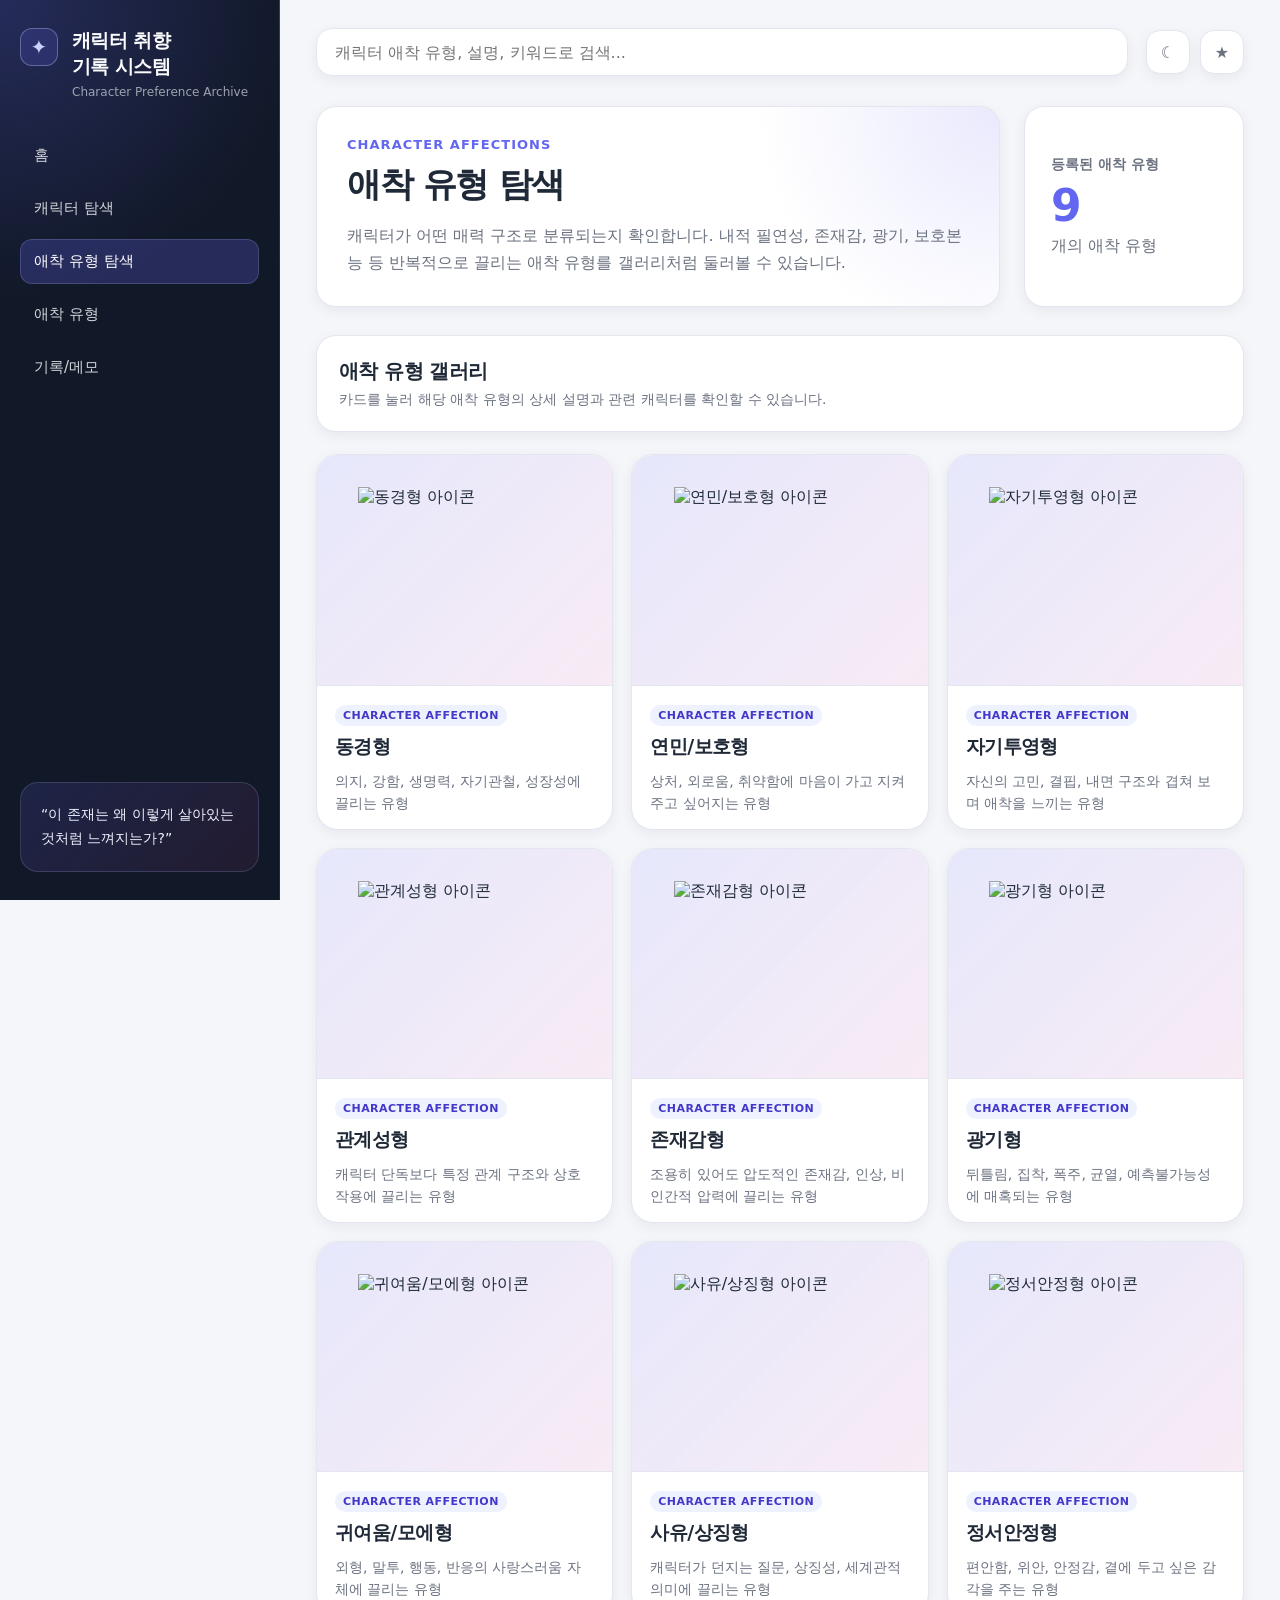
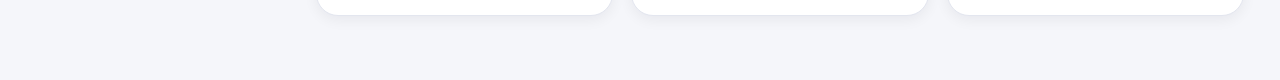
==== affections.html @ 005f6ddc "init" ====
<!DOCTYPE html>
<html lang="ko">
<head>
  <meta charset="UTF-8" />
  <meta name="viewport" content="width=device-width, initial-scale=1.0" />
  <title>캐릭터 애착 유형 탐색 | 캐릭터 취향 기록 시스템</title>

  <link rel="stylesheet" href="./styles/main.css" />
  <link rel="stylesheet" href="./styles/pages/affections.css" />
</head>

<body>
  <div class="app-layout">
    <!-- 왼쪽 사이드바 -->
    <aside class="sidebar">
      <div class="sidebar-header">
        <div class="logo-mark">✦</div>
        <div>
          <h1>캐릭터 취향<br />기록 시스템</h1>
          <p>Character Preference Archive</p>
        </div>
      </div>

      <nav class="sidebar-nav">
        <a href="./index.html" class="nav-item">홈</a>
        <a href="./characters.html" class="nav-item">캐릭터 탐색</a>
        <a href="./affections.html" class="nav-item active">애착 유형 탐색</a>
        <a href="./affections.html" class="nav-item">애착 유형</a>
        <a href="./memo.html" class="nav-item">기록/메모</a>
      </nav>

      <div class="sidebar-quote">
        <p>“이 존재는 왜 이렇게 살아있는 것처럼 느껴지는가?”</p>
      </div>
    </aside>

    <!-- 메인 영역 -->
    <main class="main-content affection-page">
      <!-- 상단 바 -->
      <header class="topbar">
        <div class="search-box">
          <input
            id="global-search"
            type="search"
            placeholder="캐릭터 애착 유형, 설명, 키워드로 검색..."
          />
        </div>

        <div class="topbar-actions">
          <button type="button" class="icon-button" aria-label="테마 변경">☾</button>
          <button type="button" class="icon-button" aria-label="즐겨찾기">★</button>
        </div>
      </header>

      <!-- 페이지 헤더 -->
      <section class="page-hero">
        <div class="page-hero-text">
          <p class="eyebrow">Character affections</p>
          <h2>애착 유형 탐색</h2>
          <p>
            캐릭터가 어떤 매력 구조로 분류되는지 확인합니다.
            내적 필연성, 존재감, 광기, 보호본능 등 반복적으로 끌리는 애착 유형를 갤러리처럼 둘러볼 수 있습니다.
          </p>
        </div>

        <div class="page-hero-card">
          <span class="hero-card-label">등록된 애착 유형</span>
          <strong id="affection-count">0</strong>
          <p>개의 애착 유형</p>
        </div>
      </section>

      <!-- 도구 영역 -->
      <section class="affection-toolbar panel">
        <div class="toolbar-left">
          <h3>애착 유형 갤러리</h3>
          <p>카드를 눌러 해당 애착 유형의 상세 설명과 관련 캐릭터를 확인할 수 있습니다.</p>
        </div>
      </section>

      <!-- 애착 유형 갤러리 -->
      <section
        id="affection-gallery"
        class="affection-gallery"
        aria-label="캐릭터 애착 유형 목록"
      >
       
      </section>
    </main>
  </div>
  <script type="module" src="./scripts/main.js"></script>
  <script type="module" src="./scripts/pages/affections.js"></script>
</body>
</html>
---- styles/main.css ----
@import url("./variables.css");
@import url("./base.css");
@import url("./layout.css");
@import url("./sidebar.css");
@import url("./components.css");
@import url("./dashboard.css");
@import url("./character.css");
@import url("./responsive.css");
---- styles/pages/affections.css ----
/* affections.html 전용 스타일 */

.affection-page {
  padding-bottom: 64px;
}

/* 페이지 상단 소개 영역 */

.page-hero {
  display: grid;
  grid-template-columns: minmax(0, 1fr) 220px;
  gap: 24px;
  align-items: stretch;
  margin-bottom: 28px;
}

.page-hero-text {
  padding: 30px;
  border: 1px solid var(--line);
  border-radius: var(--radius-lg);
  background:
    radial-gradient(circle at top right, rgba(99, 102, 241, 0.14), transparent 34%),
    var(--surface);
  box-shadow: var(--shadow-sm);
}

.eyebrow {
  margin: 0 0 10px;
  color: var(--primary);
  font-size: 13px;
  font-weight: 800;
  letter-spacing: 0.08em;
  text-transform: uppercase;
}

.page-hero-text h2 {
  margin: 0;
  font-size: 34px;
  letter-spacing: -0.04em;
}

.page-hero-text p:not(.eyebrow) {
  max-width: 760px;
  margin: 14px 0 0;
  color: var(--text-soft);
  line-height: 1.7;
}

.page-hero-card {
  padding: 26px;
  border: 1px solid var(--line);
  border-radius: var(--radius-lg);
  background: var(--surface);
  box-shadow: var(--shadow-sm);
  display: flex;
  flex-direction: column;
  justify-content: center;
}

.hero-card-label {
  color: var(--text-soft);
  font-size: 14px;
  font-weight: 700;
}

.page-hero-card strong {
  margin-top: 10px;
  font-size: 44px;
  line-height: 1;
  color: var(--primary);
  letter-spacing: -0.05em;
}

.page-hero-card p {
  margin: 8px 0 0;
  color: var(--text-soft);
}

/* 도구 영역 */

.affection-toolbar {
  display: flex;
  justify-content: space-between;
  align-items: center;
  gap: 18px;
  margin-bottom: 22px;
}

.toolbar-left h3 {
  margin: 0;
  font-size: 20px;
  letter-spacing: -0.03em;
}

.toolbar-left p {
  margin: 6px 0 0;
  color: var(--text-soft);
  font-size: 14px;
}

.toolbar-controls {
  display: flex;
  gap: 10px;
  flex: 0 0 auto;
}

.toolbar-controls select {
  height: 40px;
  padding: 0 12px;
  border: 1px solid var(--line);
  border-radius: 12px;
  background: var(--surface-soft);
  color: var(--text);
  outline: none;
}

.toolbar-controls select:focus {
  border-color: var(--primary);
}

/* 코드 갤러리 */

.affection-gallery {
  display: grid;
  grid-template-columns: repeat(auto-fill, minmax(230px, 1fr));
  gap: 18px;
}

/* 카드 전체 */

.affection-gallery-card {
  width: 100%;
  min-height: 330px;
  padding: 0;
  border: 1px solid var(--line);
  border-radius: 22px;
  background: var(--surface);
  color: inherit;
  text-align: left;
  overflow: hidden;
  box-shadow: var(--shadow-sm);
  transition: 0.18s ease;
  cursor: pointer;

  display: flex;
  flex-direction: column;
}

.affection-gallery-card:hover {
  transform: translateY(-3px);
  border-color: var(--primary);
  box-shadow: var(--shadow-md);
}

.affection-gallery-card:focus-visible {
  outline: 3px solid rgba(99, 102, 241, 0.35);
  outline-offset: 3px;
}

/* 카드 이미지 */

.affection-card-image {
  aspect-ratio: 1 / 0.78;
  width: 100%;
  background:
    linear-gradient(135deg, rgba(99, 102, 241, 0.12), rgba(236, 72, 153, 0.08)),
    var(--surface-soft);
  border-bottom: 1px solid var(--line);
  display: grid;
  place-items: center;
  overflow: hidden;
}

.affection-card-image img {
  width: 72%;
  height: 72%;
  object-fit: contain;
  transition: 0.18s ease;
}

.affection-gallery-card:hover .affection-card-image img {
  transform: scale(1.04);
}

/* 카드 본문 */

.affection-card-body {
  padding: 18px 18px 14px;
  flex: 1;
}

.affection-card-kicker {
  display: inline-flex;
  margin-bottom: 8px;
  padding: 4px 8px;
  border-radius: 999px;
  background: var(--primary-soft);
  color: var(--primary-dark);
  font-size: 11px;
  font-weight: 800;
  letter-spacing: 0.04em;
  text-transform: uppercase;
}

.affection-card-body h3 {
  margin: 0;
  font-size: 19px;
  letter-spacing: -0.03em;
}

.affection-card-body p {
  margin: 10px 0 0;
  color: var(--text-soft);
  font-size: 14px;
  line-height: 1.6;

  display: -webkit-box;
  -webkit-line-clamp: 2;
  -webkit-box-orient: vertical;
  overflow: hidden;
}

/* 카드 하단 */

.affection-card-footer {
  display: flex;
  justify-content: space-between;
  align-items: center;
  gap: 12px;
  padding: 14px 18px 18px;
  border-top: 1px solid var(--line);
  background: var(--surface-soft);
}

.affection-card-footer span {
  color: var(--text-soft);
  font-size: 13px;
  font-weight: 700;
}

.affection-card-footer strong {
  color: var(--primary);
  font-size: 14px;
}

/* 반응형 */

@media (max-width: 980px) {
  .page-hero {
    grid-template-columns: 1fr;
  }

  .affection-toolbar {
    align-items: stretch;
    flex-direction: column;
  }

  .toolbar-controls {
    width: 100%;
  }

  .toolbar-controls select {
    width: 100%;
  }
}

@media (max-width: 640px) {
  .page-hero-text {
    padding: 24px;
  }

  .page-hero-text h2 {
    font-size: 28px;
  }

  .affection-gallery {
    grid-template-columns: 1fr;
  }

  .affection-gallery-card {
    min-height: auto;
  }
}
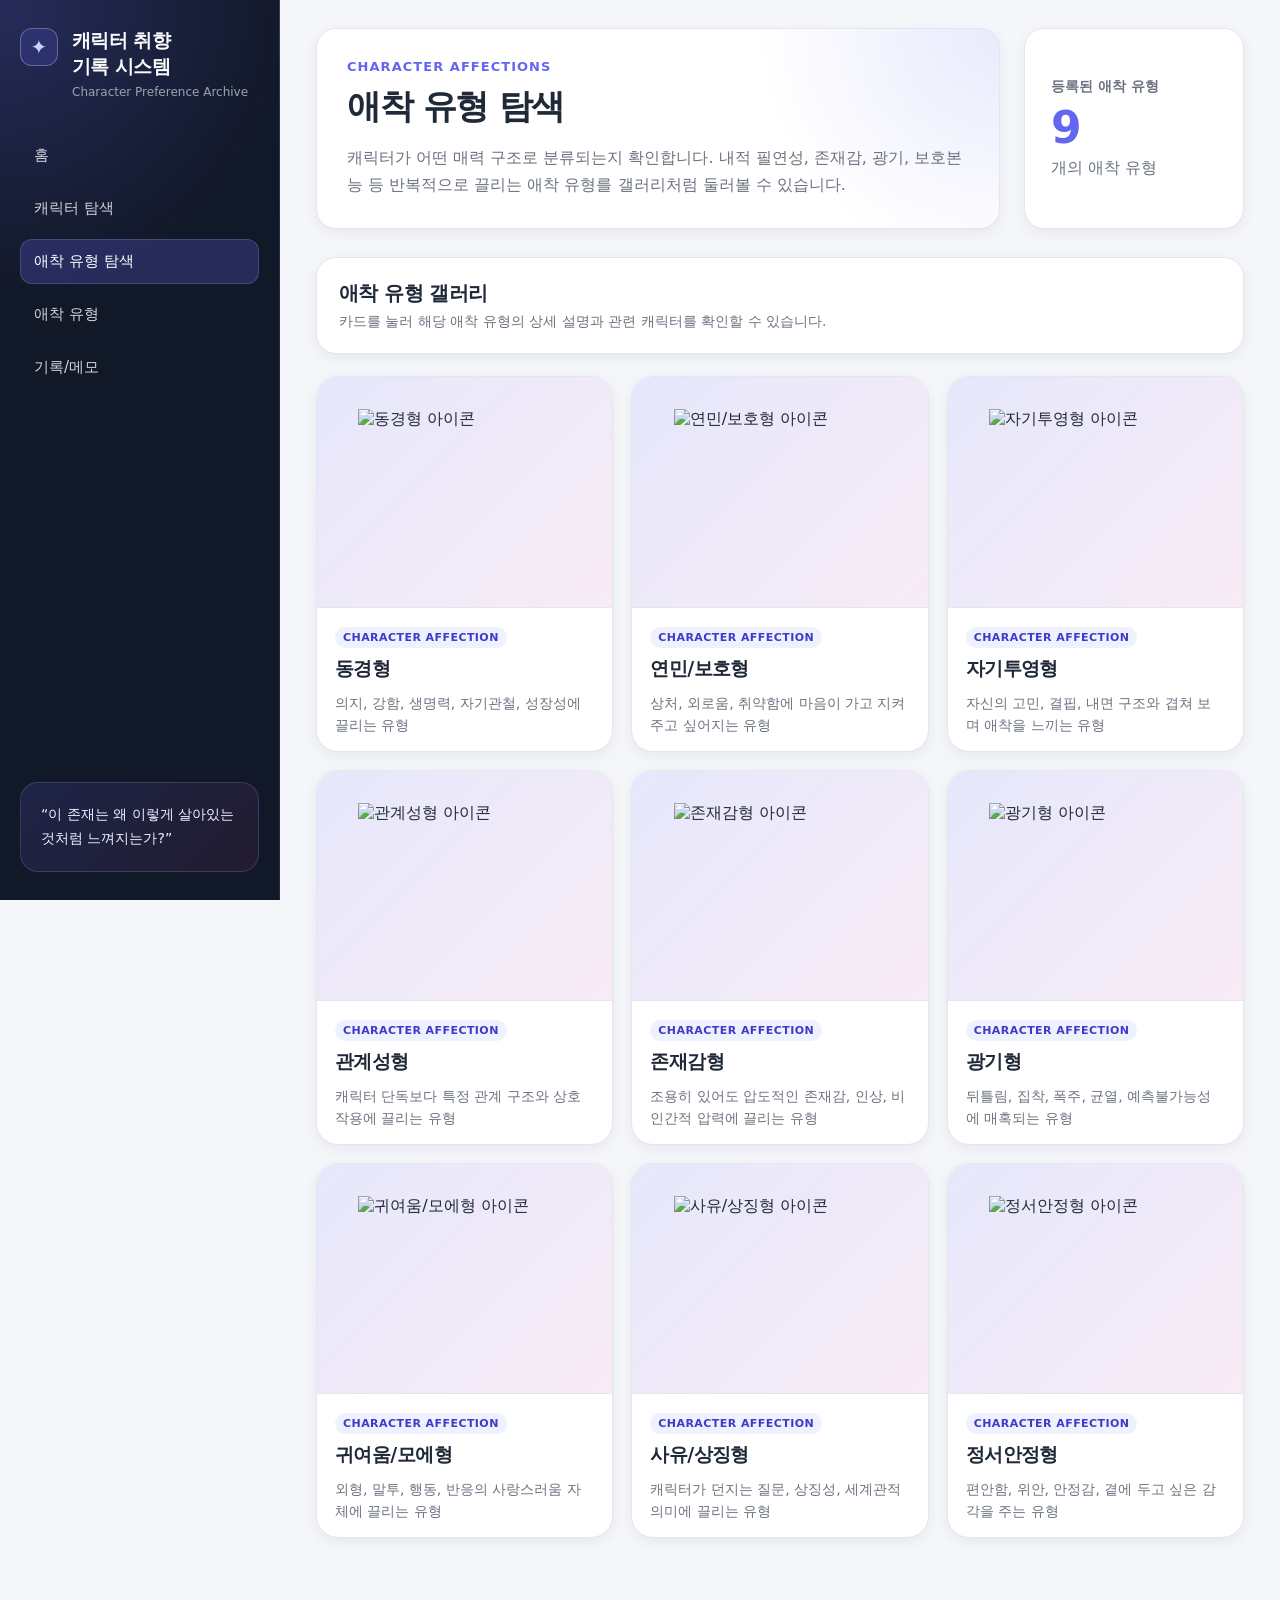
==== commit 7a0e23c9: "creating character page" ====
--- a/affections.html
+++ b/affections.html
@@ -36,22 +36,6 @@
 
     <!-- 메인 영역 -->
     <main class="main-content affection-page">
-      <!-- 상단 바 -->
-      <header class="topbar">
-        <div class="search-box">
-          <input
-            id="global-search"
-            type="search"
-            placeholder="캐릭터 애착 유형, 설명, 키워드로 검색..."
-          />
-        </div>
-
-        <div class="topbar-actions">
-          <button type="button" class="icon-button" aria-label="테마 변경">☾</button>
-          <button type="button" class="icon-button" aria-label="즐겨찾기">★</button>
-        </div>
-      </header>
-
       <!-- 페이지 헤더 -->
       <section class="page-hero">
         <div class="page-hero-text">
--- a/styles/main.css
+++ b/styles/main.css
@@ -4,5 +4,4 @@
 @import url("./sidebar.css");
 @import url("./components.css");
 @import url("./dashboard.css");
-@import url("./character.css");
 @import url("./responsive.css");
